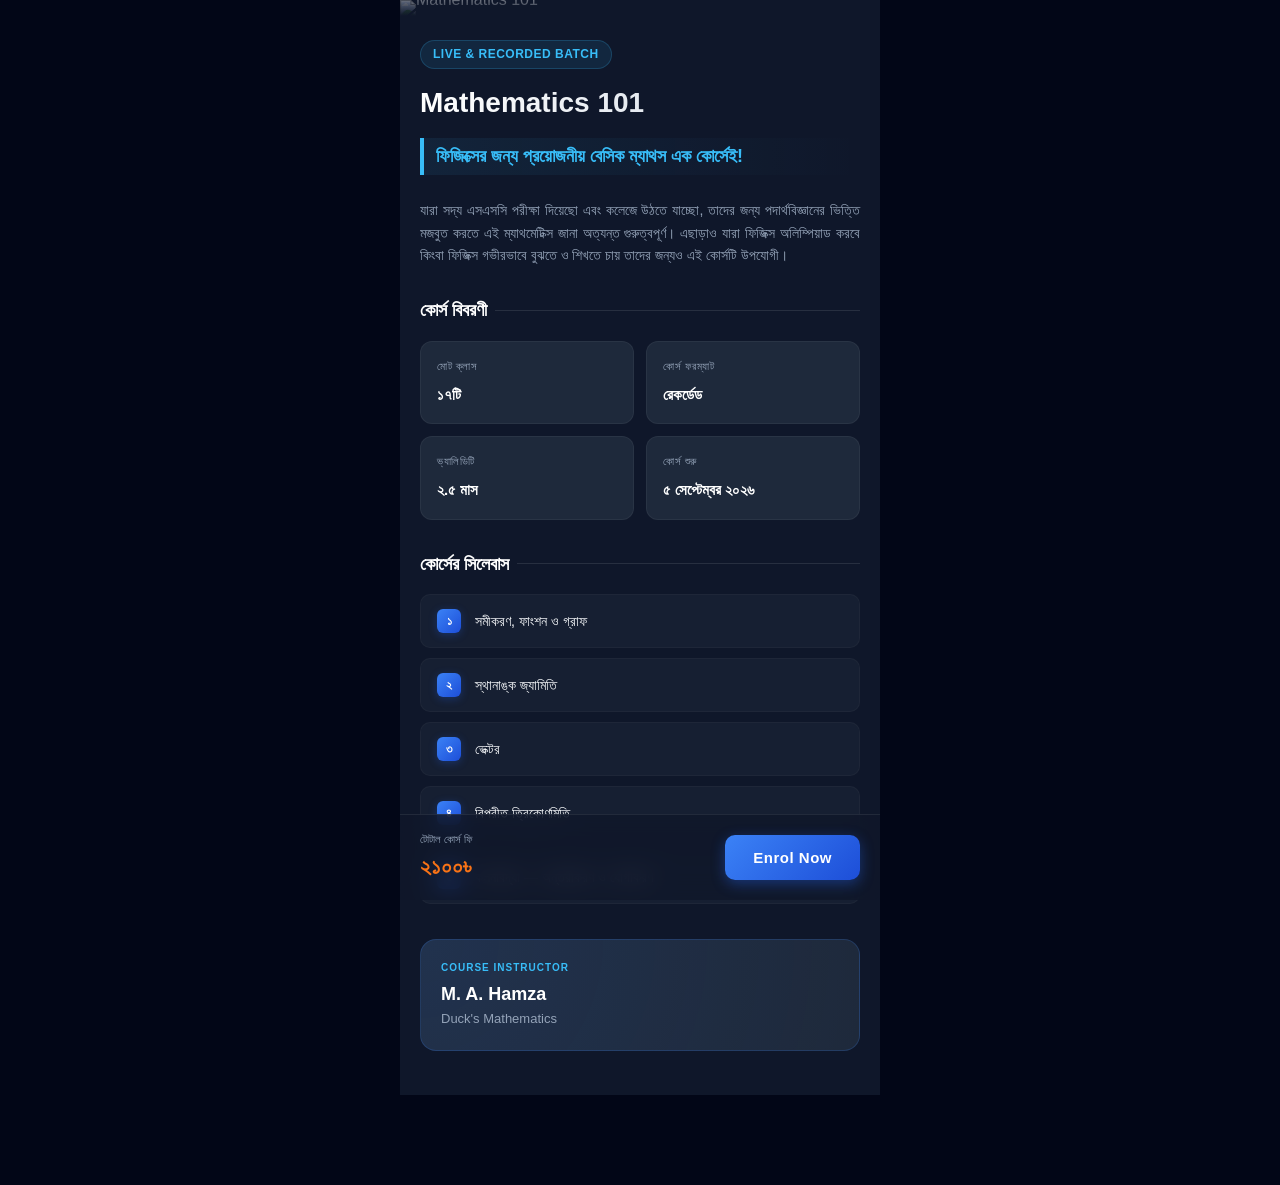
==== blog.html @ fafa292d "Update blog.html for new course content and styles" ====
<!DOCTYPE html>
<html lang="bn">
<head>
    <meta charset="UTF-8">
    <meta name="viewport" content="width=device-width, initial-scale=1.0">
    <title>Mathematics 101 - Duck's Mathematics</title>
    <style>
        :root {
            --bg-dark: #0f172a;
            --surface-dark: #1e293b;
            --accent-gradient: linear-gradient(135deg, #3b82f6 0%, #1d4ed8 100%);
            --text-main: #f8fafc;
            --text-muted: #94a3b8;
            --neon-blue: #38bdf8;
            --price-orange: #f97316;
        }

        * {
            box-sizing: border-box;
            margin: 0;
            padding: 0;
            font-family: 'Segoe UI', Roboto, Helvetica, Arial, sans-serif;
        }

        html {
            scroll-behavior: smooth;
        }

        body {
            background-color: #020617;
            color: var(--text-main);
            line-height: 1.6;
            padding-bottom: 90px;
            display: flex;
            justify-content: center;
        }

        .phone-container {
            width: 100%;
            max-width: 480px;
            background: var(--bg-dark);
            min-height: 100vh;
            position: relative;
            overflow-x: hidden;
        }

        /* Hero Image Container */
        .image-container {
            position: relative;
            width: 100%;
            line-height: 0;
        }

        .image-container img {
            width: 100%;
            height: auto;
            display: block;
        }

        .image-container::after {
            content: '';
            position: absolute;
            bottom: 0;
            left: 0;
            width: 100%;
            height: 40px;
            background: linear-gradient(transparent, var(--bg-dark));
        }

        /* Content Section */
        .main-content {
            padding: 24px 20px;
        }

        .badge {
            display: inline-block;
            background: rgba(56, 189, 248, 0.1);
            color: var(--neon-blue);
            padding: 4px 12px;
            border-radius: 20px;
            font-size: 12px;
            font-weight: 600;
            letter-spacing: 0.5px;
            margin-bottom: 12px;
            border: 1px solid rgba(56, 189, 248, 0.2);
        }

        .title {
            font-size: 28px;
            font-weight: 800;
            background: linear-gradient(to right, #ffffff, #cbd5e1);
            -webkit-background-clip: text;
            -webkit-text-fill-color: transparent;
            margin-bottom: 12px;
        }

        /* Premium Optimized Subtitle Heading */
        .subtitle {
            font-size: 18px;
            color: var(--neon-blue);
            font-weight: 700;
            line-height: 1.4;
            margin-bottom: 24px;
            padding-left: 12px;
            border-left: 4px solid var(--neon-blue);
            background: linear-gradient(90deg, rgba(56, 189, 248, 0.08) 0%, transparent 100%);
            padding-top: 6px;
            padding-bottom: 6px;
            border-radius: 0 4px 4px 0;
        }

        .paragraph {
            font-size: 14px;
            color: var(--text-muted);
            text-align: justify;
            margin-bottom: 30px;
        }

        /* Bento-style Grid */
        .meta-grid {
            display: grid;
            grid-template-columns: repeat(2, 1fr);
            gap: 12px;
            margin-bottom: 30px;
        }

        .meta-card {
            background: var(--surface-dark);
            padding: 16px;
            border-radius: 12px;
            border: 1px solid rgba(255, 255, 255, 0.05);
            position: relative;
            overflow: hidden;
        }

        .meta-card .label {
            font-size: 11px;
            color: var(--text-muted);
            text-transform: uppercase;
            display: block;
            margin-bottom: 6px;
            letter-spacing: 0.5px;
        }

        .meta-card .value {
            font-size: 15px;
            font-weight: 700;
            color: #ffffff;
        }

        /* --- 2D METALLIC SHINE EFFECT --- */
        .meta-card::before {
            content: '';
            position: absolute;
            top: 0;
            left: -150%;
            width: 50%;
            height: 100%;
            background: linear-gradient(
                90deg, 
                rgba(255, 255, 255, 0) 0%, 
                rgba(255, 255, 255, 0.25) 50%, 
                rgba(255, 255, 255, 0) 100%
            );
            transform: skewX(-25deg);
        }

        .shine-active::before {
            animation: modern2DShine 0.8s ease-out;
        }

        @keyframes modern2DShine {
            100% {
                left: 150%;
            }
        }

        /* Syllabus Section */
        .section-header {
            font-size: 18px;
            font-weight: 700;
            margin-bottom: 16px;
            color: #ffffff;
            display: flex;
            align-items: center;
            gap: 8px;
            scroll-margin-top: 20px;
        }

        .section-header::after {
            content: '';
            flex-grow: 1;
            height: 1px;
            background: rgba(255, 255, 255, 0.1);
        }

        .topic-list {
            list-style: none;
            margin-bottom: 35px;
        }

        .topic-item {
            background: rgba(30, 41, 59, 0.5);
            padding: 14px 16px;
            border-radius: 10px;
            margin-bottom: 10px;
            border: 1px solid rgba(255, 255, 255, 0.03);
            display: flex;
            align-items: center;
            font-size: 14px;
        }

        .topic-number {
            background: var(--accent-gradient);
            color: white;
            width: 24px;
            height: 24px;
            border-radius: 6px;
            display: flex;
            align-items: center;
            justify-content: center;
            font-size: 12px;
            font-weight: 700;
            margin-right: 14px;
            flex-shrink: 0;
            box-shadow: 0 2px 8px rgba(37, 99, 235, 0.3);
        }

        /* Instructor Premium Card */
        .instructor-panel {
            background: radial-gradient(circle at top left, rgba(59, 130, 246, 0.1), transparent), var(--surface-dark);
            padding: 20px;
            border-radius: 16px;
            border: 1px solid rgba(59, 130, 246, 0.2);
            display: flex;
            flex-direction: column;
            margin-bottom: 20px;
        }

        .ins-tag {
            font-size: 10px;
            color: var(--neon-blue);
            text-transform: uppercase;
            font-weight: 700;
            letter-spacing: 1px;
            margin-bottom: 4px;
        }

        .ins-name {
            font-size: 18px;
            font-weight: 700;
            color: #ffffff;
        }

        .ins-company {
            font-size: 13px;
            color: var(--text-muted);
        }

        /* Premium Fixed Bottom Bar */
        .action-bar {
            position: fixed;
            bottom: 0;
            width: 100%;
            max-width: 480px;
            background: rgba(15, 23, 42, 0.8);
            backdrop-filter: blur(12px);
            -webkit-backdrop-filter: blur(12px);
            border-top: 1px solid rgba(255, 255, 255, 0.08);
            padding: 16px 20px;
            display: flex;
            justify-content: space-between;
            align-items: center;
            z-index: 1000;
        }

        .price-box {
            display: flex;
            flex-direction: column;
        }

        .price-lbl {
            font-size: 11px;
            color: var(--text-muted);
            text-transform: uppercase;
        }

        .price-val {
            font-size: 22px;
            font-weight: 800;
            color: var(--price-orange);
        }

        .cta-btn {
            background: var(--accent-gradient);
            color: #ffffff;
            text-decoration: none;
            padding: 14px 28px;
            border-radius: 10px;
            font-weight: 700;
            font-size: 15px;
            letter-spacing: 0.5px;
            box-shadow: 0 4px 14px rgba(37, 99, 235, 0.4);
            transition: all 0.2s;
            cursor: pointer;
            border: none;
        }

        .cta-btn:active {
            transform: scale(0.97);
        }
    </style>
</head>
<body>

<div class="phone-container">
    
    <!-- Hero Header -->
    <div class="image-container">
        <img src="https://i.ibb.co.com/6cT8r0F1/20260516-170927.jpg" alt="Mathematics 101">
    </div>

    <!-- Main Content -->
    <div class="main-content">
        <span class="badge">LIVE & RECORDED BATCH</span>
        <h1 class="title">Mathematics 101</h1>
        <div class="subtitle">ফিজিক্সের জন্য প্রয়োজনীয় বেসিক ম্যাথস এক কোর্সেই!</div>
        
        <p class="paragraph">
            যারা সদ্য এসএসসি পরীক্ষা দিয়েছো এবং কলেজে উঠতে যাচ্ছো, তাদের জন্য পদার্থবিজ্ঞানের ভিত্তি মজবুত করতে এই ম্যাথমেটিক্স জানা অত্যন্ত গুরুত্বপূর্ণ। এছাড়াও যারা ফিজিক্স অলিম্পিয়াড করবে কিংবা ফিজিক্স গভীরভাবে বুঝতে ও শিখতে চায় তাদের জন্যও এই কোর্সটি উপযোগী।
        </p>

        <!-- Bento Grid Info -->
        <div class="section-header" id="course-details">কোর্স বিবরণী</div>
        <div class="meta-grid">
            <div class="meta-card">
                <span class="label">মোট ক্লাস</span>
                <span class="value">১৭টি</span>
            </div>
            <div class="meta-card">
                <span class="label">কোর্স ফরম্যাট</span>
                <span class="value">রেকর্ডেড</span>
            </div>
            <div class="meta-card">
                <span class="label">ভ্যালিডিটি</span>
                <span class="value">২.৫ মাস</span>
            </div>
            <!-- Target Card for 2D Shine -->
            <div class="meta-card" id="batch-start-card">
                <span class="label">কোর্স শুরু</span>
                <span class="value" style="color: #ffffff;">৫ সেপ্টেম্বর ২০২৬</span>
            </div>
        </div>

        <!-- Syllabus Items -->
        <div class="section-header">কোর্সের সিলেবাস</div>
        <ul class="topic-list">
            <li class="topic-item"><span class="topic-number">১</span> সমীকরণ, ফাংশন ও গ্রাফ</li>
            <li class="topic-item"><span class="topic-number">২</span> স্থানাঙ্ক জ্যামিতি</li>
            <li class="topic-item"><span class="topic-number">৩</span> ভেক্টর</li>
            <li class="topic-item"><span class="topic-number">৪</span> বিপরীত ত্রিকোণমিতি</li>
            <li class="topic-item"><span class="topic-number">৫</span> কলনবিদ্যা — অন্তরীকরণ ও যোগীকরণ</li>
        </ul>

        <!-- Instructor Panel -->
        <div class="instructor-panel">
            <span class="ins-tag">Course Instructor</span>
            <span class="ins-name">M. A. Hamza</span>
            <span class="ins-company">Duck's Mathematics</span>
        </div>
    </div>

    <!-- Floating Sticky Action Bar -->
    <div class="action-bar">
        <div class="price-box">
            <span class="price-lbl">টোটাল কোর্স ফি</span>
            <span class="price-val">২১০০৳</span>
        </div>
        <button class="cta-btn" onclick="trigger2DShine()">Enrol Now</button>
    </div>

</div>

<script>
function trigger2DShine() {
    // 1. Scroll safely to course details block
    document.getElementById('course-details').scrollIntoView({ behavior: 'smooth' });
    
    // 2. Select the specific batch date element
    const batchCard = document.getElementById('batch-start-card');
    
    // Reset structural state class
    batchCard.classList.remove('shine-active');
    
    // Reflow standard clean trigger
    void batchCard.offsetWidth; 
    
    // 3. Fire the 2D Sweep animation layer
    batchCard.classList.add('shine-active');
}
</script>

</body>
</html>
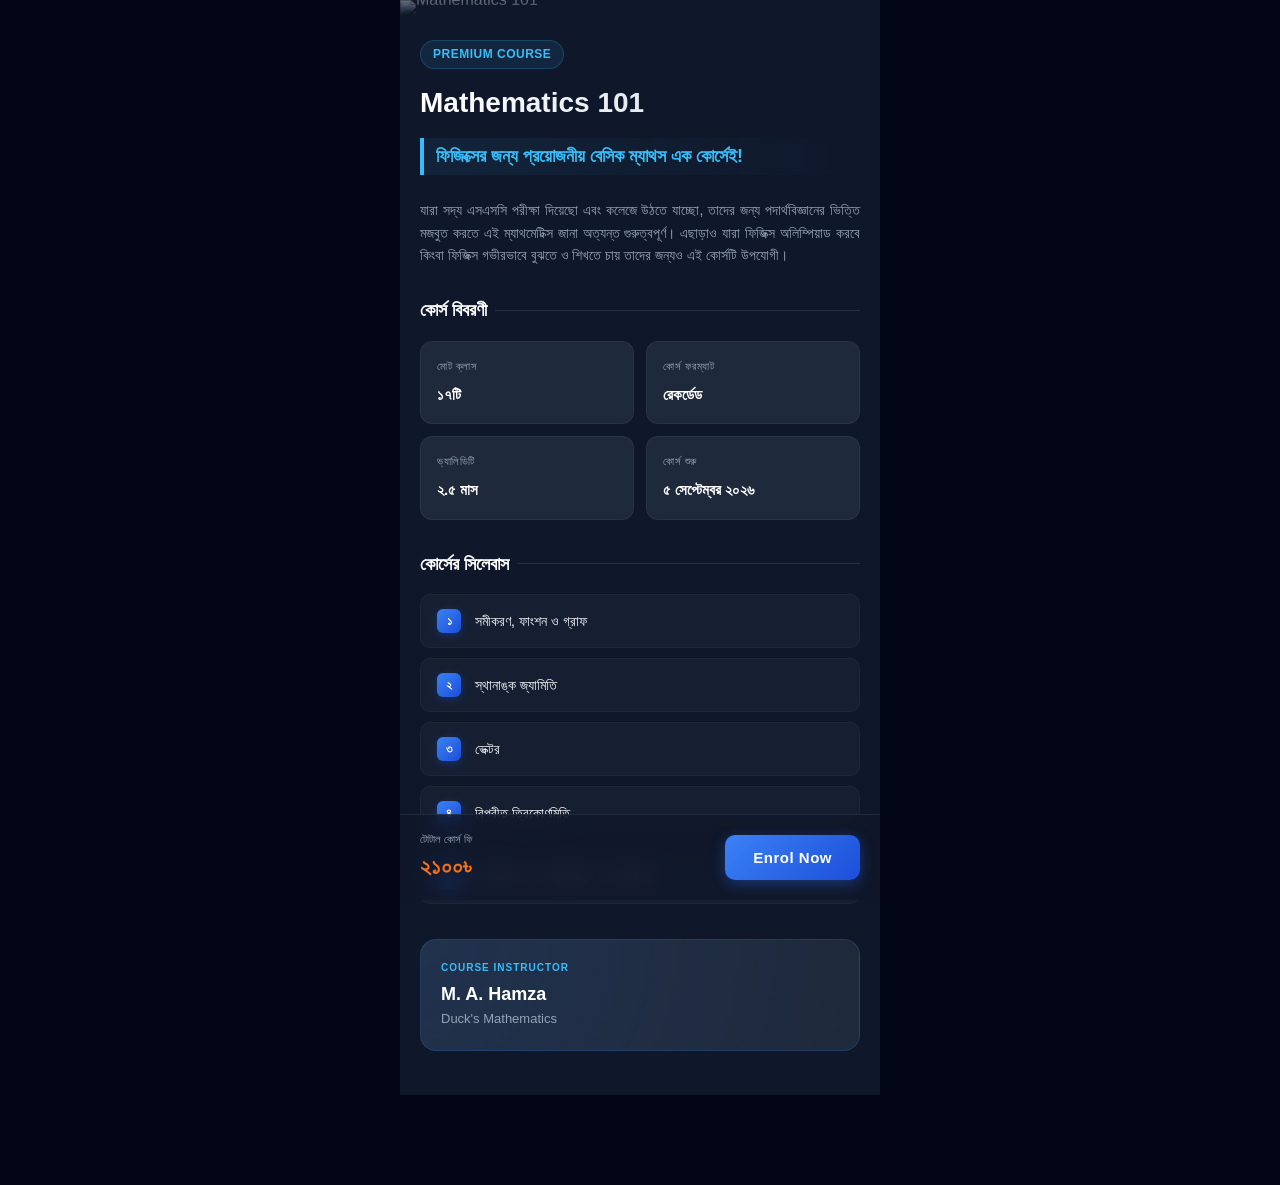
==== commit aa340942: "Update blog.html" ====
--- a/blog.html
+++ b/blog.html
@@ -322,7 +322,7 @@
 
     <!-- Main Content -->
     <div class="main-content">
-        <span class="badge">LIVE & RECORDED BATCH</span>
+        <span class="badge">PREMIUM COURSE</span>
         <h1 class="title">Mathematics 101</h1>
         <div class="subtitle">ফিজিক্সের জন্য প্রয়োজনীয় বেসিক ম্যাথস এক কোর্সেই!</div>
         
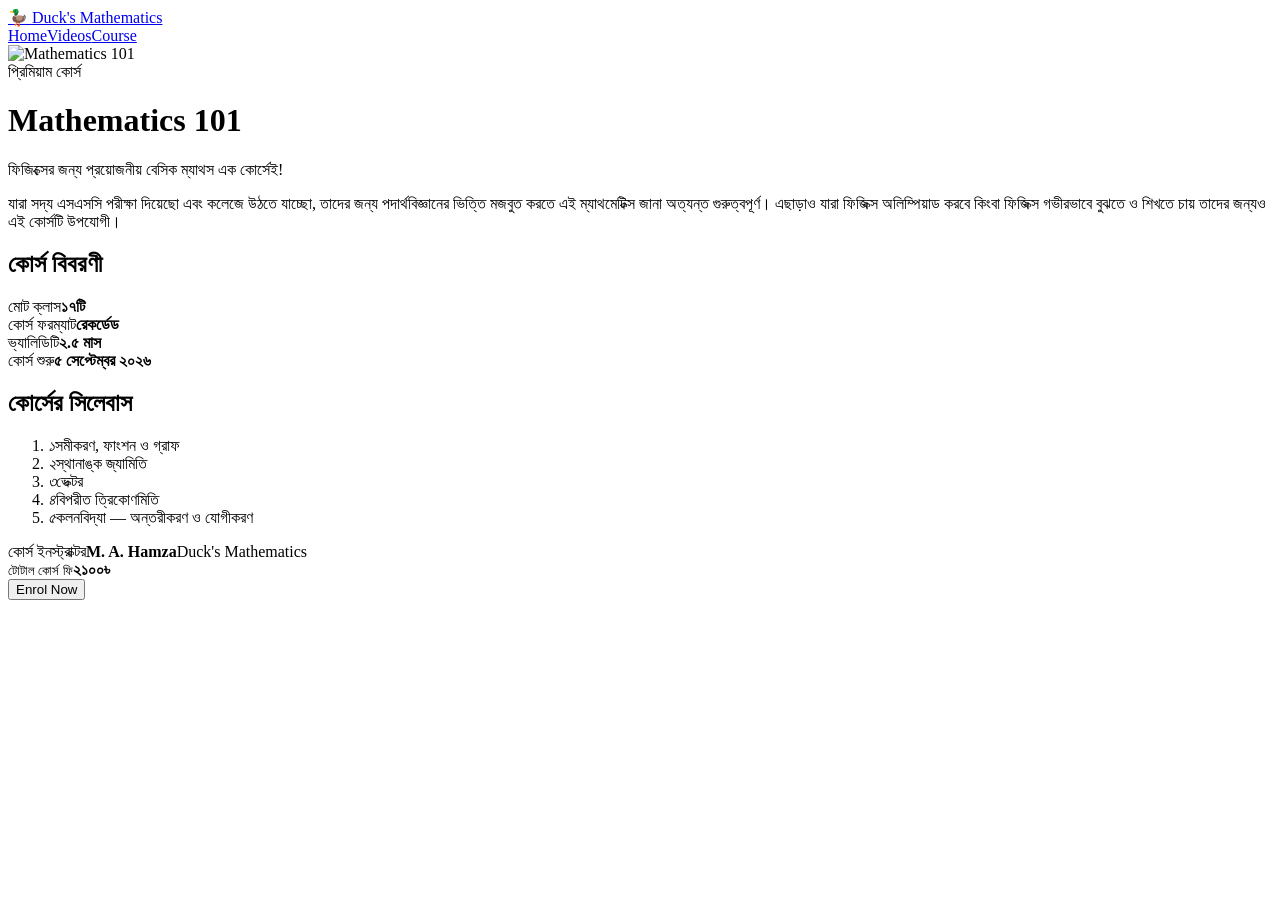
==== commit 3fcb3a7b: "Refactor blog.html with new layout and metadata Updated HTML structure and added meta tags for SEO." ====
--- a/blog.html
+++ b/blog.html
@@ -1,404 +1,49 @@
 <!DOCTYPE html>
-<html lang="bn">
-<head>
-    <meta charset="UTF-8">
-    <meta name="viewport" content="width=device-width, initial-scale=1.0">
-    <title>Mathematics 101 - Duck's Mathematics</title>
-    <style>
-        :root {
-            --bg-dark: #0f172a;
-            --surface-dark: #1e293b;
-            --accent-gradient: linear-gradient(135deg, #3b82f6 0%, #1d4ed8 100%);
-            --text-main: #f8fafc;
-            --text-muted: #94a3b8;
-            --neon-blue: #38bdf8;
-            --price-orange: #f97316;
-        }
+<html lang="bn"><head>
+<meta charset="UTF-8"><meta name="viewport" content="width=device-width,initial-scale=1,viewport-fit=cover">
+<title>Mathematics 101 | Duck's Mathematics</title>
+<meta name="description" content="ফিজিক্সের জন্য প্রয়োজনীয় বেসিক ম্যাথস এক কোর্সেই।">
+<link rel="preconnect" href="https://fonts.googleapis.com"><link href="https://fonts.googleapis.com/css2?family=Bricolage+Grotesque:wght@500;700;800&family=Hind+Siliguri:wght@400;500;600;700&display=swap" rel="stylesheet">
+<link rel="stylesheet" href="style.css">
+</head><body>
+<nav><div class="wrap"><a class="brand" href="index.html">🦆 Duck's Mathematics</a><div class="links"><a href="index.html">Home</a><a href="videos.html">Videos</a><a href="blog.html" class="active">Course</a></div></div></nav>
+<main class="course">
+<div class="cover"><img src="https://i.ibb.co.com/6cT8r0F1/20260516-170927.jpg" alt="Mathematics 101"></div>
+<span class="tag">প্রিমিয়াম কোর্স</span>
+<h1>Mathematics 101</h1>
+<p class="lead">ফিজিক্সের জন্য প্রয়োজনীয় বেসিক ম্যাথস এক কোর্সেই!</p>
+<p class="desc">যারা সদ্য এসএসসি পরীক্ষা দিয়েছো এবং কলেজে উঠতে যাচ্ছো, তাদের জন্য পদার্থবিজ্ঞানের ভিত্তি মজবুত করতে এই ম্যাথমেটিক্স জানা অত্যন্ত গুরুত্বপূর্ণ। এছাড়াও যারা ফিজিক্স অলিম্পিয়াড করবে কিংবা ফিজিক্স গভীরভাবে বুঝতে ও শিখতে চায় তাদের জন্যও এই কোর্সটি উপযোগী।</p>
 
-        * {
-            box-sizing: border-box;
-            margin: 0;
-            padding: 0;
-            font-family: 'Segoe UI', Roboto, Helvetica, Arial, sans-serif;
-        }
-
-        html {
-            scroll-behavior: smooth;
-        }
-
-        body {
-            background-color: #020617;
-            color: var(--text-main);
-            line-height: 1.6;
-            padding-bottom: 90px;
-            display: flex;
-            justify-content: center;
-        }
-
-        .phone-container {
-            width: 100%;
-            max-width: 480px;
-            background: var(--bg-dark);
-            min-height: 100vh;
-            position: relative;
-            overflow-x: hidden;
-        }
-
-        /* Hero Image Container */
-        .image-container {
-            position: relative;
-            width: 100%;
-            line-height: 0;
-        }
-
-        .image-container img {
-            width: 100%;
-            height: auto;
-            display: block;
-        }
-
-        .image-container::after {
-            content: '';
-            position: absolute;
-            bottom: 0;
-            left: 0;
-            width: 100%;
-            height: 40px;
-            background: linear-gradient(transparent, var(--bg-dark));
-        }
-
-        /* Content Section */
-        .main-content {
-            padding: 24px 20px;
-        }
-
-        .badge {
-            display: inline-block;
-            background: rgba(56, 189, 248, 0.1);
-            color: var(--neon-blue);
-            padding: 4px 12px;
-            border-radius: 20px;
-            font-size: 12px;
-            font-weight: 600;
-            letter-spacing: 0.5px;
-            margin-bottom: 12px;
-            border: 1px solid rgba(56, 189, 248, 0.2);
-        }
-
-        .title {
-            font-size: 28px;
-            font-weight: 800;
-            background: linear-gradient(to right, #ffffff, #cbd5e1);
-            -webkit-background-clip: text;
-            -webkit-text-fill-color: transparent;
-            margin-bottom: 12px;
-        }
-
-        /* Premium Optimized Subtitle Heading */
-        .subtitle {
-            font-size: 18px;
-            color: var(--neon-blue);
-            font-weight: 700;
-            line-height: 1.4;
-            margin-bottom: 24px;
-            padding-left: 12px;
-            border-left: 4px solid var(--neon-blue);
-            background: linear-gradient(90deg, rgba(56, 189, 248, 0.08) 0%, transparent 100%);
-            padding-top: 6px;
-            padding-bottom: 6px;
-            border-radius: 0 4px 4px 0;
-        }
-
-        .paragraph {
-            font-size: 14px;
-            color: var(--text-muted);
-            text-align: justify;
-            margin-bottom: 30px;
-        }
-
-        /* Bento-style Grid */
-        .meta-grid {
-            display: grid;
-            grid-template-columns: repeat(2, 1fr);
-            gap: 12px;
-            margin-bottom: 30px;
-        }
-
-        .meta-card {
-            background: var(--surface-dark);
-            padding: 16px;
-            border-radius: 12px;
-            border: 1px solid rgba(255, 255, 255, 0.05);
-            position: relative;
-            overflow: hidden;
-        }
-
-        .meta-card .label {
-            font-size: 11px;
-            color: var(--text-muted);
-            text-transform: uppercase;
-            display: block;
-            margin-bottom: 6px;
-            letter-spacing: 0.5px;
-        }
-
-        .meta-card .value {
-            font-size: 15px;
-            font-weight: 700;
-            color: #ffffff;
-        }
-
-        /* --- 2D METALLIC SHINE EFFECT --- */
-        .meta-card::before {
-            content: '';
-            position: absolute;
-            top: 0;
-            left: -150%;
-            width: 50%;
-            height: 100%;
-            background: linear-gradient(
-                90deg, 
-                rgba(255, 255, 255, 0) 0%, 
-                rgba(255, 255, 255, 0.25) 50%, 
-                rgba(255, 255, 255, 0) 100%
-            );
-            transform: skewX(-25deg);
-        }
-
-        .shine-active::before {
-            animation: modern2DShine 0.8s ease-out;
-        }
-
-        @keyframes modern2DShine {
-            100% {
-                left: 150%;
-            }
-        }
-
-        /* Syllabus Section */
-        .section-header {
-            font-size: 18px;
-            font-weight: 700;
-            margin-bottom: 16px;
-            color: #ffffff;
-            display: flex;
-            align-items: center;
-            gap: 8px;
-            scroll-margin-top: 20px;
-        }
-
-        .section-header::after {
-            content: '';
-            flex-grow: 1;
-            height: 1px;
-            background: rgba(255, 255, 255, 0.1);
-        }
-
-        .topic-list {
-            list-style: none;
-            margin-bottom: 35px;
-        }
-
-        .topic-item {
-            background: rgba(30, 41, 59, 0.5);
-            padding: 14px 16px;
-            border-radius: 10px;
-            margin-bottom: 10px;
-            border: 1px solid rgba(255, 255, 255, 0.03);
-            display: flex;
-            align-items: center;
-            font-size: 14px;
-        }
-
-        .topic-number {
-            background: var(--accent-gradient);
-            color: white;
-            width: 24px;
-            height: 24px;
-            border-radius: 6px;
-            display: flex;
-            align-items: center;
-            justify-content: center;
-            font-size: 12px;
-            font-weight: 700;
-            margin-right: 14px;
-            flex-shrink: 0;
-            box-shadow: 0 2px 8px rgba(37, 99, 235, 0.3);
-        }
-
-        /* Instructor Premium Card */
-        .instructor-panel {
-            background: radial-gradient(circle at top left, rgba(59, 130, 246, 0.1), transparent), var(--surface-dark);
-            padding: 20px;
-            border-radius: 16px;
-            border: 1px solid rgba(59, 130, 246, 0.2);
-            display: flex;
-            flex-direction: column;
-            margin-bottom: 20px;
-        }
-
-        .ins-tag {
-            font-size: 10px;
-            color: var(--neon-blue);
-            text-transform: uppercase;
-            font-weight: 700;
-            letter-spacing: 1px;
-            margin-bottom: 4px;
-        }
-
-        .ins-name {
-            font-size: 18px;
-            font-weight: 700;
-            color: #ffffff;
-        }
-
-        .ins-company {
-            font-size: 13px;
-            color: var(--text-muted);
-        }
-
-        /* Premium Fixed Bottom Bar */
-        .action-bar {
-            position: fixed;
-            bottom: 0;
-            width: 100%;
-            max-width: 480px;
-            background: rgba(15, 23, 42, 0.8);
-            backdrop-filter: blur(12px);
-            -webkit-backdrop-filter: blur(12px);
-            border-top: 1px solid rgba(255, 255, 255, 0.08);
-            padding: 16px 20px;
-            display: flex;
-            justify-content: space-between;
-            align-items: center;
-            z-index: 1000;
-        }
-
-        .price-box {
-            display: flex;
-            flex-direction: column;
-        }
-
-        .price-lbl {
-            font-size: 11px;
-            color: var(--text-muted);
-            text-transform: uppercase;
-        }
-
-        .price-val {
-            font-size: 22px;
-            font-weight: 800;
-            color: var(--price-orange);
-        }
-
-        .cta-btn {
-            background: var(--accent-gradient);
-            color: #ffffff;
-            text-decoration: none;
-            padding: 14px 28px;
-            border-radius: 10px;
-            font-weight: 700;
-            font-size: 15px;
-            letter-spacing: 0.5px;
-            box-shadow: 0 4px 14px rgba(37, 99, 235, 0.4);
-            transition: all 0.2s;
-            cursor: pointer;
-            border: none;
-        }
-
-        .cta-btn:active {
-            transform: scale(0.97);
-        }
-    </style>
-</head>
-<body>
-
-<div class="phone-container">
-    
-    <!-- Hero Header -->
-    <div class="image-container">
-        <img src="https://i.ibb.co.com/6cT8r0F1/20260516-170927.jpg" alt="Mathematics 101">
-    </div>
-
-    <!-- Main Content -->
-    <div class="main-content">
-        <span class="badge">PREMIUM COURSE</span>
-        <h1 class="title">Mathematics 101</h1>
-        <div class="subtitle">ফিজিক্সের জন্য প্রয়োজনীয় বেসিক ম্যাথস এক কোর্সেই!</div>
-        
-        <p class="paragraph">
-            যারা সদ্য এসএসসি পরীক্ষা দিয়েছো এবং কলেজে উঠতে যাচ্ছো, তাদের জন্য পদার্থবিজ্ঞানের ভিত্তি মজবুত করতে এই ম্যাথমেটিক্স জানা অত্যন্ত গুরুত্বপূর্ণ। এছাড়াও যারা ফিজিক্স অলিম্পিয়াড করবে কিংবা ফিজিক্স গভীরভাবে বুঝতে ও শিখতে চায় তাদের জন্যও এই কোর্সটি উপযোগী।
-        </p>
-
-        <!-- Bento Grid Info -->
-        <div class="section-header" id="course-details">কোর্স বিবরণী</div>
-        <div class="meta-grid">
-            <div class="meta-card">
-                <span class="label">মোট ক্লাস</span>
-                <span class="value">১৭টি</span>
-            </div>
-            <div class="meta-card">
-                <span class="label">কোর্স ফরম্যাট</span>
-                <span class="value">রেকর্ডেড</span>
-            </div>
-            <div class="meta-card">
-                <span class="label">ভ্যালিডিটি</span>
-                <span class="value">২.৫ মাস</span>
-            </div>
-            <!-- Target Card for 2D Shine -->
-            <div class="meta-card" id="batch-start-card">
-                <span class="label">কোর্স শুরু</span>
-                <span class="value" style="color: #ffffff;">৫ সেপ্টেম্বর ২০২৬</span>
-            </div>
-        </div>
-
-        <!-- Syllabus Items -->
-        <div class="section-header">কোর্সের সিলেবাস</div>
-        <ul class="topic-list">
-            <li class="topic-item"><span class="topic-number">১</span> সমীকরণ, ফাংশন ও গ্রাফ</li>
-            <li class="topic-item"><span class="topic-number">২</span> স্থানাঙ্ক জ্যামিতি</li>
-            <li class="topic-item"><span class="topic-number">৩</span> ভেক্টর</li>
-            <li class="topic-item"><span class="topic-number">৪</span> বিপরীত ত্রিকোণমিতি</li>
-            <li class="topic-item"><span class="topic-number">৫</span> কলনবিদ্যা — অন্তরীকরণ ও যোগীকরণ</li>
-        </ul>
-
-        <!-- Instructor Panel -->
-        <div class="instructor-panel">
-            <span class="ins-tag">Course Instructor</span>
-            <span class="ins-name">M. A. Hamza</span>
-            <span class="ins-company">Duck's Mathematics</span>
-        </div>
-    </div>
-
-    <!-- Floating Sticky Action Bar -->
-    <div class="action-bar">
-        <div class="price-box">
-            <span class="price-lbl">টোটাল কোর্স ফি</span>
-            <span class="price-val">২১০০৳</span>
-        </div>
-        <button class="cta-btn" onclick="trigger2DShine()">Enrol Now</button>
-    </div>
-
+<h2 id="course-details">কোর্স বিবরণী</h2>
+<div class="facts">
+<div class="fact"><span>মোট ক্লাস</span><b>১৭টি</b></div>
+<div class="fact"><span>কোর্স ফরম্যাট</span><b>রেকর্ডেড</b></div>
+<div class="fact"><span>ভ্যালিডিটি</span><b>২.৫ মাস</b></div>
+<div class="fact" id="start"><span>কোর্স শুরু</span><b>৫ সেপ্টেম্বর ২০২৬</b></div>
 </div>
 
+<h2>কোর্সের সিলেবাস</h2>
+<ol class="syllabus">
+<li><i>১</i>সমীকরণ, ফাংশন ও গ্রাফ</li>
+<li><i>২</i>স্থানাঙ্ক জ্যামিতি</li>
+<li><i>৩</i>ভেক্টর</li>
+<li><i>৪</i>বিপরীত ত্রিকোণমিতি</li>
+<li><i>৫</i>কলনবিদ্যা — অন্তরীকরণ ও যোগীকরণ</li>
+</ol>
+
+<div class="teacher"><span>কোর্স ইনস্ট্রাক্টর</span><b>M. A. Hamza</b><span>Duck's Mathematics</span></div>
+</main>
+
+<div class="bar"><div class="wrap">
+<div><small>টোটাল কোর্স ফি</small><strong>২১০০৳</strong></div>
+<button class="btn solid" id="enrol">Enrol Now</button>
+</div></div>
+
 <script>
-function trigger2DShine() {
-    // 1. Scroll safely to course details block
-    document.getElementById('course-details').scrollIntoView({ behavior: 'smooth' });
-    
-    // 2. Select the specific batch date element
-    const batchCard = document.getElementById('batch-start-card');
-    
-    // Reset structural state class
-    batchCard.classList.remove('shine-active');
-    
-    // Reflow standard clean trigger
-    void batchCard.offsetWidth; 
-    
-    // 3. Fire the 2D Sweep animation layer
-    batchCard.classList.add('shine-active');
-}
+document.getElementById('enrol').addEventListener('click',function(){
+  document.getElementById('course-details').scrollIntoView({behavior:'smooth'});
+  var c=document.getElementById('start');
+  c.classList.remove('shine');void c.offsetWidth;c.classList.add('shine');
+});
 </script>
-
-</body>
-</html>
+</body></html>
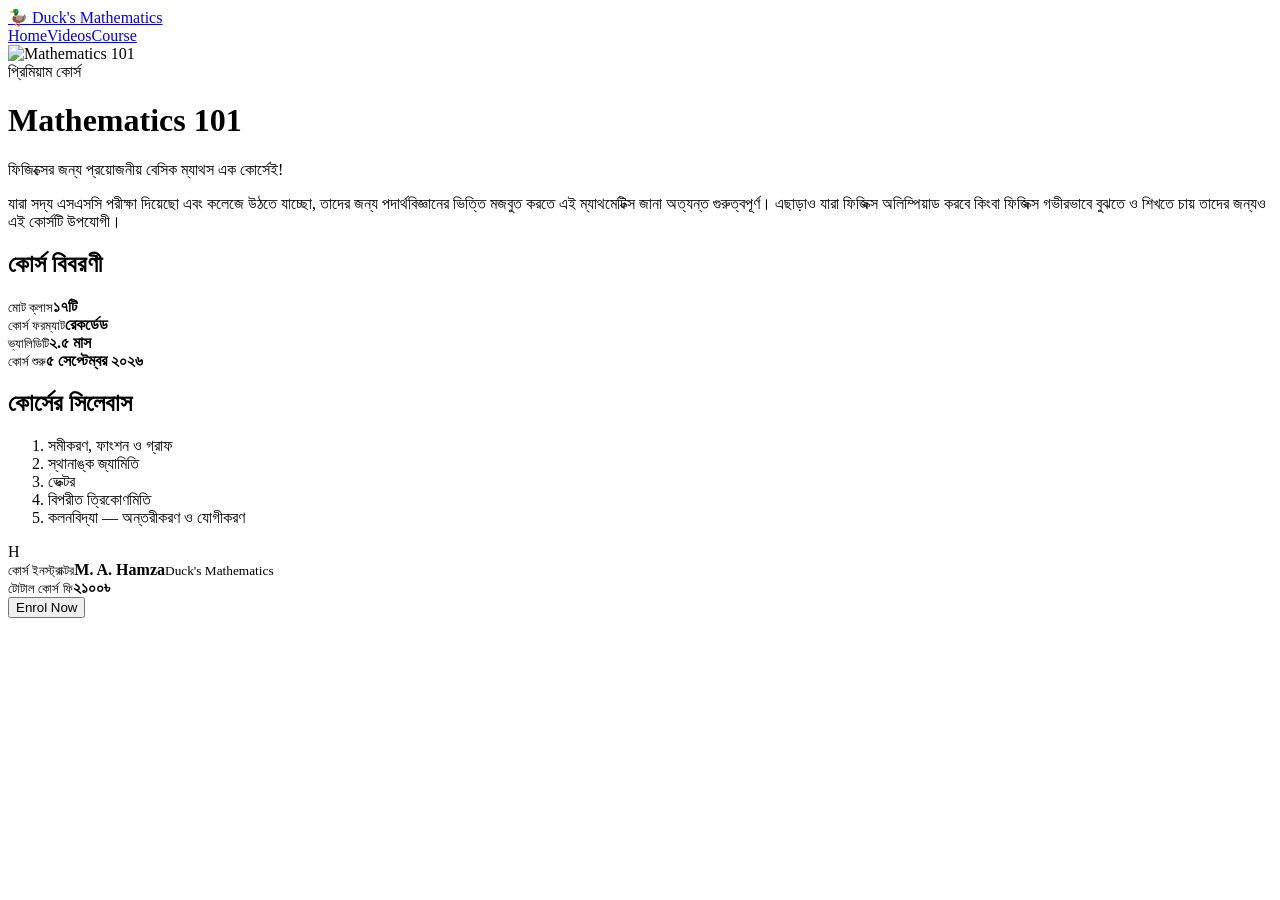
==== commit b30d4923: "Update blog.html" ====
--- a/blog.html
+++ b/blog.html
@@ -1,49 +1,33 @@
-<!DOCTYPE html>
-<html lang="bn"><head>
-<meta charset="UTF-8"><meta name="viewport" content="width=device-width,initial-scale=1,viewport-fit=cover">
+<!DOCTYPE html><html lang="bn"><head><meta charset="UTF-8"><meta name="viewport" content="width=device-width,initial-scale=1,viewport-fit=cover"><meta name="theme-color" content="#070812">
 <title>Mathematics 101 | Duck's Mathematics</title>
 <meta name="description" content="ফিজিক্সের জন্য প্রয়োজনীয় বেসিক ম্যাথস এক কোর্সেই।">
-<link rel="preconnect" href="https://fonts.googleapis.com"><link href="https://fonts.googleapis.com/css2?family=Bricolage+Grotesque:wght@500;700;800&family=Hind+Siliguri:wght@400;500;600;700&display=swap" rel="stylesheet">
-<link rel="stylesheet" href="style.css">
-</head><body>
-<nav><div class="wrap"><a class="brand" href="index.html">🦆 Duck's Mathematics</a><div class="links"><a href="index.html">Home</a><a href="videos.html">Videos</a><a href="blog.html" class="active">Course</a></div></div></nav>
-<main class="course">
+<link rel="preconnect" href="https://fonts.googleapis.com"><link href="https://fonts.googleapis.com/css2?family=Space+Grotesk:wght@500;700&family=Hind+Siliguri:wght@400;500;600;700&display=swap" rel="stylesheet"><link rel="stylesheet" href="duck.css?v=2"></head><body>
+<nav><a class="logo" href="index.html">🦆 <span>Duck's Mathematics</span></a><div class="menu"><a href="index.html">Home</a><a href="videos.html">Videos</a><a href="blog.html" class="on">Course</a></div></nav>
+<main class="wrap cwrap">
 <div class="cover"><img src="https://i.ibb.co.com/6cT8r0F1/20260516-170927.jpg" alt="Mathematics 101"></div>
-<span class="tag">প্রিমিয়াম কোর্স</span>
+<div class="info">
+<span class="pill">প্রিমিয়াম কোর্স</span>
 <h1>Mathematics 101</h1>
-<p class="lead">ফিজিক্সের জন্য প্রয়োজনীয় বেসিক ম্যাথস এক কোর্সেই!</p>
+<p class="sub">ফিজিক্সের জন্য প্রয়োজনীয় বেসিক ম্যাথস এক কোর্সেই!</p>
 <p class="desc">যারা সদ্য এসএসসি পরীক্ষা দিয়েছো এবং কলেজে উঠতে যাচ্ছো, তাদের জন্য পদার্থবিজ্ঞানের ভিত্তি মজবুত করতে এই ম্যাথমেটিক্স জানা অত্যন্ত গুরুত্বপূর্ণ। এছাড়াও যারা ফিজিক্স অলিম্পিয়াড করবে কিংবা ফিজিক্স গভীরভাবে বুঝতে ও শিখতে চায় তাদের জন্যও এই কোর্সটি উপযোগী।</p>
-
-<h2 id="course-details">কোর্স বিবরণী</h2>
+<h2 id="details">কোর্স বিবরণী</h2>
 <div class="facts">
-<div class="fact"><span>মোট ক্লাস</span><b>১৭টি</b></div>
-<div class="fact"><span>কোর্স ফরম্যাট</span><b>রেকর্ডেড</b></div>
-<div class="fact"><span>ভ্যালিডিটি</span><b>২.৫ মাস</b></div>
-<div class="fact" id="start"><span>কোর্স শুরু</span><b>৫ সেপ্টেম্বর ২০২৬</b></div>
+<div class="fact"><small>মোট ক্লাস</small><b>১৭টি</b></div>
+<div class="fact"><small>কোর্স ফরম্যাট</small><b>রেকর্ডেড</b></div>
+<div class="fact"><small>ভ্যালিডিটি</small><b>২.৫ মাস</b></div>
+<div class="fact" id="start"><small>কোর্স শুরু</small><b>৫ সেপ্টেম্বর ২০২৬</b></div>
 </div>
-
 <h2>কোর্সের সিলেবাস</h2>
-<ol class="syllabus">
-<li><i>১</i>সমীকরণ, ফাংশন ও গ্রাফ</li>
-<li><i>২</i>স্থানাঙ্ক জ্যামিতি</li>
-<li><i>৩</i>ভেক্টর</li>
-<li><i>৪</i>বিপরীত ত্রিকোণমিতি</li>
-<li><i>৫</i>কলনবিদ্যা — অন্তরীকরণ ও যোগীকরণ</li>
+<ol class="syl">
+<li>সমীকরণ, ফাংশন ও গ্রাফ</li><li>স্থানাঙ্ক জ্যামিতি</li><li>ভেক্টর</li><li>বিপরীত ত্রিকোণমিতি</li><li>কলনবিদ্যা — অন্তরীকরণ ও যোগীকরণ</li>
 </ol>
-
-<div class="teacher"><span>কোর্স ইনস্ট্রাক্টর</span><b>M. A. Hamza</b><span>Duck's Mathematics</span></div>
+<div class="teacher"><div class="av">H</div><div><small>কোর্স ইনস্ট্রাক্টর</small><b>M. A. Hamza</b><small>Duck's Mathematics</small></div></div>
+</div>
 </main>
-
-<div class="bar"><div class="wrap">
-<div><small>টোটাল কোর্স ফি</small><strong>২১০০৳</strong></div>
-<button class="btn solid" id="enrol">Enrol Now</button>
-</div></div>
-
+<div class="dock"><div><small>টোটাল কোর্স ফি</small><strong>২১০০৳</strong></div><button class="btn main" id="en">Enrol Now</button></div>
 <script>
-document.getElementById('enrol').addEventListener('click',function(){
-  document.getElementById('course-details').scrollIntoView({behavior:'smooth'});
-  var c=document.getElementById('start');
-  c.classList.remove('shine');void c.offsetWidth;c.classList.add('shine');
-});
+document.getElementById('en').onclick=function(){
+document.getElementById('details').scrollIntoView({behavior:'smooth'});
+var c=document.getElementById('start');c.classList.remove('shine');void c.offsetWidth;c.classList.add('shine');};
 </script>
 </body></html>
